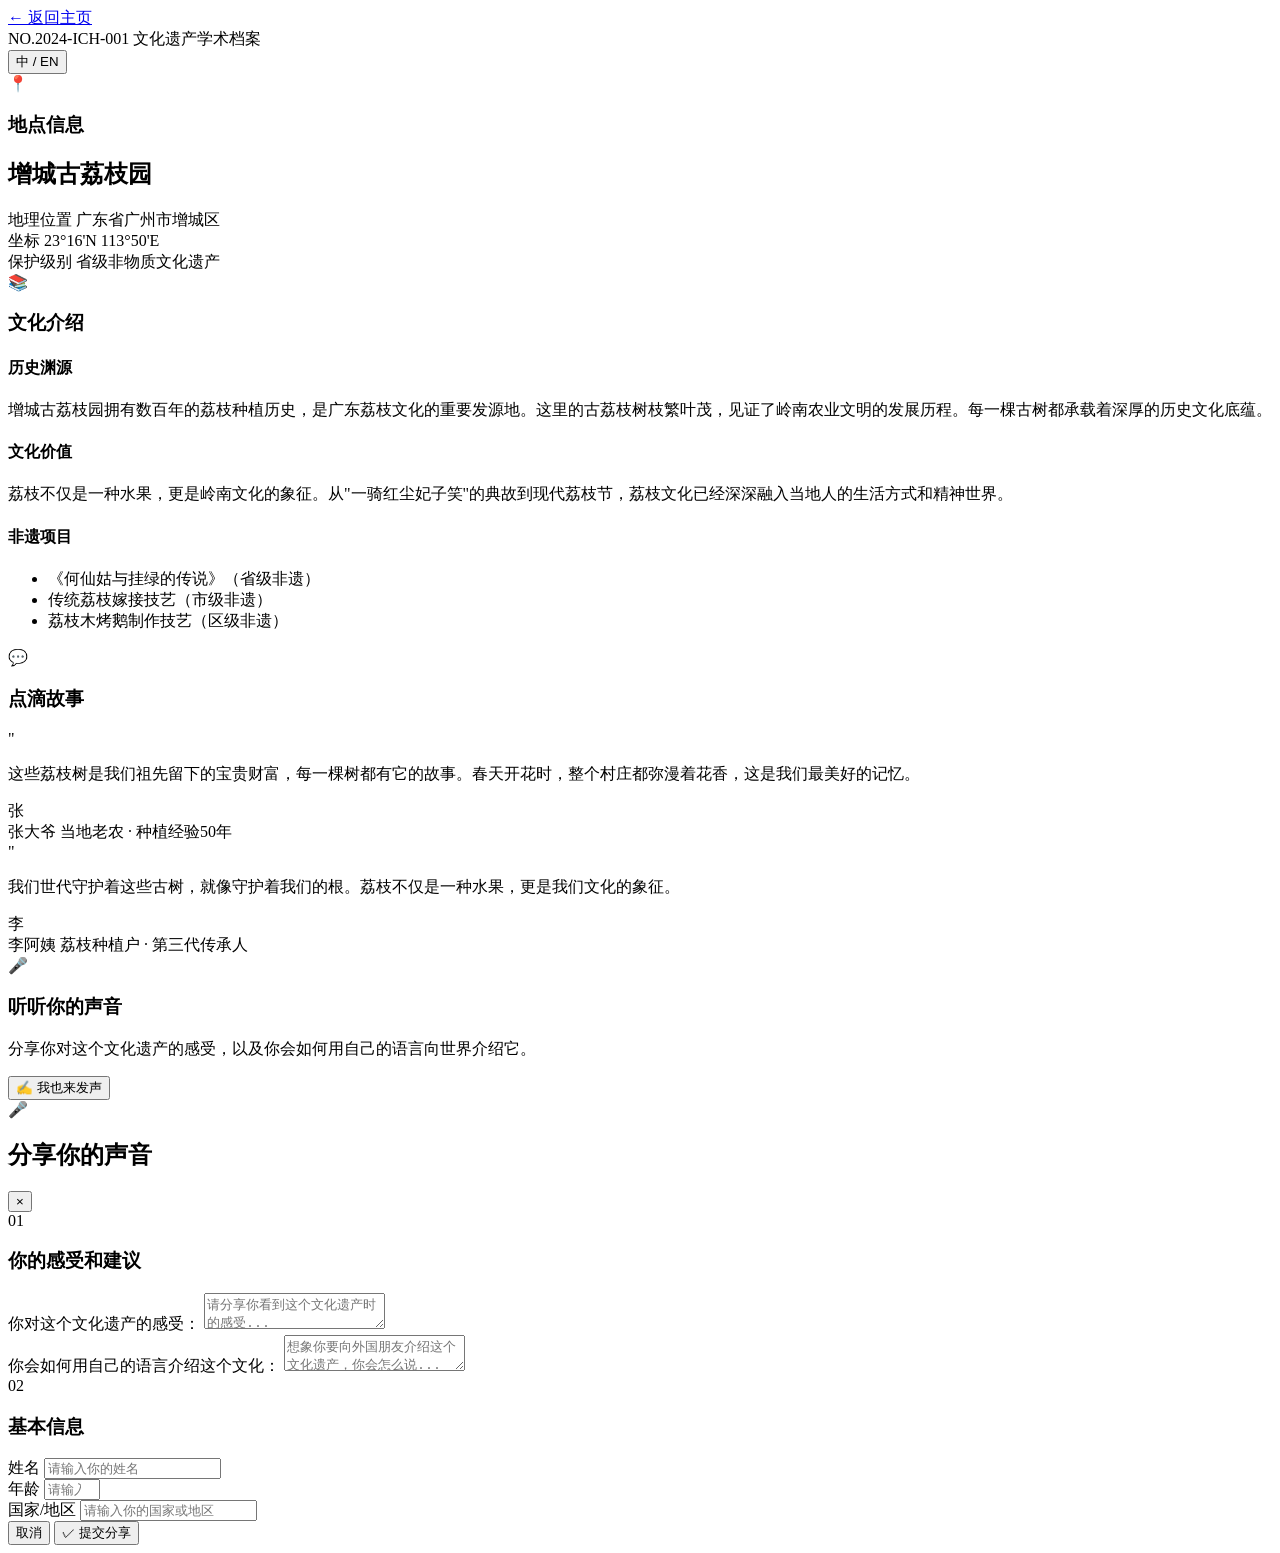
==== pages/detail.html @ e81ac46d "first" ====
<!DOCTYPE html>
<html lang="zh-CN">
<head>
    <meta charset="UTF-8">
    <meta name="viewport" content="width=device-width, initial-scale=1.0">
    <title>文化遗产详情 - 学术档案</title>
    <link rel="stylesheet" href="../css/detail.css">
</head>
<body>
    <div class="detail-container">
        <!-- 学术风格顶部导航栏 -->
        <header class="academic-header">
            <a href="../index.html" class="back-button">
                <span class="back-icon">←</span>
                <span class="back-text">返回主页</span>
            </a>
            <div class="header-title">
                <span class="doc-number">NO.2024-ICH-001</span>
                <span class="doc-type">文化遗产学术档案</span>
            </div>
        </header>
        
        <!-- 语言切换按钮 -->
        <div class="lang-switch-container">
            <button class="lang-switch-btn" id="langSwitchBtn">
                <span class="lang-current">中</span>
                <span class="lang-divider">/</span>
                <span class="lang-other">EN</span>
            </button>
        </div>
        
        <!-- 主要内容区域 - 学术风左右布局 -->
        <div class="detail-content">
            <!-- 左侧区域 - 学术信息 -->
            <div class="left-section academic-panel">
                <!-- 地点信息卡片 -->
                <div class="info-card location-card">
                    <div class="card-header">
                        <span class="header-icon">📍</span>
                        <h3 data-zh="地点信息" data-en="Location Info">地点信息</h3>
                    </div>
                    <div class="card-content">
                        <h2 id="heritageTitle" class="heritage-title" data-zh="增城古荔枝园" data-en="Zengcheng Ancient Lychee Garden">增城古荔枝园</h2>
                        <div class="location-meta">
                            <div class="meta-item">
                                <span class="meta-label" data-zh="地理位置" data-en="Location">地理位置</span>
                                <span class="meta-value" data-zh="广东省广州市增城区" data-en="Zengcheng District, Guangzhou, Guangdong">广东省广州市增城区</span>
                            </div>
                            <div class="meta-item">
                                <span class="meta-label" data-zh="坐标" data-en="Coordinates">坐标</span>
                                <span class="meta-value">23°16'N  113°50'E</span>
                            </div>
                            <div class="meta-item">
                                <span class="meta-label" data-zh="保护级别" data-en="Protection Level">保护级别</span>
                                <span class="meta-value highlight" data-zh="省级非物质文化遗产" data-en="Provincial Intangible Cultural Heritage">省级非物质文化遗产</span>
                            </div>
                        </div>
                    </div>
                </div>
                
                <!-- 文化介绍 -->
                <div class="info-card culture-card">
                    <div class="card-header">
                        <span class="header-icon">📚</span>
                        <h3 data-zh="文化介绍" data-en="Cultural Introduction">文化介绍</h3>
                    </div>
                    <div class="card-content">
                        <div class="culture-section">
                            <h4 class="section-subtitle" data-zh="历史渊源" data-en="Historical Origins">历史渊源</h4>
                            <p class="culture-text" data-zh="增城古荔枝园拥有数百年的荔枝种植历史，是广东荔枝文化的重要发源地。这里的古荔枝树枝繁叶茂，见证了岭南农业文明的发展历程。每一棵古树都承载着深厚的历史文化底蕴。" data-en="Zengcheng Ancient Lychee Garden has a history of lychee cultivation spanning hundreds of years, serving as an important birthplace of Guangdong's lychee culture. The ancient lychee trees here are lush and vibrant, witnessing the development of Lingnan agricultural civilization. Each ancient tree carries profound historical and cultural heritage.">
                                增城古荔枝园拥有数百年的荔枝种植历史，是广东荔枝文化的重要发源地。这里的古荔枝树枝繁叶茂，见证了岭南农业文明的发展历程。每一棵古树都承载着深厚的历史文化底蕴。
                            </p>
                        </div>
                        <div class="culture-section">
                            <h4 class="section-subtitle" data-zh="文化价值" data-en="Cultural Value">文化价值</h4>
                            <p class="culture-text" data-zh="荔枝不仅是一种水果，更是岭南文化的象征。从"一骑红尘妃子笑"的典故到现代荔枝节，荔枝文化已经深深融入当地人的生活方式和精神世界。" data-en="Lychee is not just a fruit, but also a symbol of Lingnan culture. From the historical allusion 'A horse gallops in red dust, the concubine smiles' to modern lychee festivals, lychee culture has deeply integrated into the local people's lifestyle and spiritual world.">
                                荔枝不仅是一种水果，更是岭南文化的象征。从"一骑红尘妃子笑"的典故到现代荔枝节，荔枝文化已经深深融入当地人的生活方式和精神世界。
                            </p>
                        </div>
                        <div class="culture-section">
                            <h4 class="section-subtitle" data-zh="非遗项目" data-en="Intangible Cultural Heritage">非遗项目</h4>
                            <ul class="heritage-list">
                                <li data-zh="《何仙姑与挂绿的传说》（省级非遗）" data-en="Legend of He Xiangu and Gualv (Provincial ICH)">《何仙姑与挂绿的传说》（省级非遗）</li>
                                <li data-zh="传统荔枝嫁接技艺（市级非遗）" data-en="Traditional Lychee Grafting Techniques (Municipal ICH)">传统荔枝嫁接技艺（市级非遗）</li>
                                <li data-zh="荔枝木烤鹅制作技艺（区级非遗）" data-en="Lychee Wood Roast Goose Technique (District ICH)">荔枝木烤鹅制作技艺（区级非遗）</li>
                            </ul>
                        </div>
                    </div>
                </div>
            </div>
            
            <!-- 右侧区域 - 互动内容 -->
            <div class="right-section interactive-panel">
                <!-- 点滴故事 -->
                <div class="info-card stories-card">
                    <div class="card-header">
                        <span class="header-icon">💬</span>
                        <h3 data-zh="点滴故事" data-en="Stories">点滴故事</h3>
                    </div>
                    <div class="card-content">
                        <div class="story-item">
                            <div class="story-quote">
                                <span class="quote-mark">"</span>
                                <p data-zh="这些荔枝树是我们祖先留下的宝贵财富，每一棵树都有它的故事。春天开花时，整个村庄都弥漫着花香，这是我们最美好的记忆。" data-en="These lychee trees are precious treasures left by our ancestors. Each tree has its own story. When they bloom in spring, the whole village is filled with fragrance - this is our most beautiful memory.">
                                    这些荔枝树是我们祖先留下的宝贵财富，每一棵树都有它的故事。春天开花时，整个村庄都弥漫着花香，这是我们最美好的记忆。
                                </p>
                            </div>
                            <div class="story-author">
                                <span class="author-avatar">张</span>
                                <div class="author-info">
                                    <span class="author-name" data-zh="张大爷" data-en="Grandpa Zhang">张大爷</span>
                                    <span class="author-title" data-zh="当地老农 · 种植经验50年" data-en="Local Farmer · 50 Years Experience">当地老农 · 种植经验50年</span>
                                </div>
                            </div>
                        </div>
                        
                        <div class="story-item">
                            <div class="story-quote">
                                <span class="quote-mark">"</span>
                                <p data-zh="我们世代守护着这些古树，就像守护着我们的根。荔枝不仅是一种水果，更是我们文化的象征。" data-en="We have guarded these ancient trees for generations, just like guarding our roots. Lychee is not just a fruit, but a symbol of our culture.">
                                    我们世代守护着这些古树，就像守护着我们的根。荔枝不仅是一种水果，更是我们文化的象征。
                                </p>
                            </div>
                            <div class="story-author">
                                <span class="author-avatar">李</span>
                                <div class="author-info">
                                    <span class="author-name" data-zh="李阿姨" data-en="Aunt Li">李阿姨</span>
                                    <span class="author-title" data-zh="荔枝种植户 · 第三代传承人" data-en="Lychee Grower · 3rd Generation Inheritor">荔枝种植户 · 第三代传承人</span>
                                </div>
                            </div>
                        </div>
                    </div>
                </div>
                
                <!-- 听听你的声音 -->
                <div class="info-card voice-card">
                    <div class="card-header">
                        <span class="header-icon">🎤</span>
                        <h3 data-zh="听听你的声音" data-en="Your Voice">听听你的声音</h3>
                    </div>
                    <div class="card-content">
                        <div class="voice-intro">
                            <p data-zh="分享你对这个文化遗产的感受，以及你会如何用自己的语言向世界介绍它。" data-en="Share your feelings about this cultural heritage and how you would introduce it to the world in your own words.">分享你对这个文化遗产的感受，以及你会如何用自己的语言向世界介绍它。</p>
                        </div>
                        <button class="voice-button" id="voiceButton">
                            <span class="btn-icon">✍️</span>
                            <span class="btn-text" data-zh="我也来发声" data-en="Share My Voice">我也来发声</span>
                        </button>
                    </div>
                </div>
            </div>
        </div>
    </div>
    
    <!-- 学术风模态框 -->
    <div class="voice-modal" id="voiceModal">
        <div class="modal-content academic-modal">
            <!-- 顶部装饰线 -->
            <div class="modal-accent-line"></div>
            
            <div class="modal-header">
                <div class="modal-title-section">
                    <span class="modal-icon">🎤</span>
                    <h2 data-zh="分享你的声音" data-en="Share Your Voice">分享你的声音</h2>
                </div>
                <button class="close-button" id="closeModal">×</button>
            </div>
            
            <form class="voice-form" id="voiceForm">
                <!-- 感受和建议部分 -->
                <div class="form-section">
                    <div class="section-header-bar">
                        <span class="section-number">01</span>
                        <h3 data-zh="你的感受和建议" data-en="Your Feelings & Suggestions">你的感受和建议</h3>
                    </div>
                    <div class="form-group">
                        <label for="userFeeling" data-zh="你对这个文化遗产的感受：" data-en="Your feelings about this cultural heritage:">你对这个文化遗产的感受：</label>
                        <textarea id="userFeeling" name="feeling" placeholder="请分享你看到这个文化遗产时的感受..." required></textarea>
                    </div>
                    <div class="form-group">
                        <label for="userStory" data-zh="你会如何用自己的语言介绍这个文化：" data-en="How would you introduce this culture in your own words:">你会如何用自己的语言介绍这个文化：</label>
                        <textarea id="userStory" name="story" placeholder="想象你要向外国朋友介绍这个文化遗产，你会怎么说..." required></textarea>
                    </div>
                </div>
                
                <!-- 信息采集部分 -->
                <div class="form-section">
                    <div class="section-header-bar">
                        <span class="section-number">02</span>
                        <h3 data-zh="基本信息" data-en="Basic Information">基本信息</h3>
                    </div>
                    <div class="form-row">
                        <div class="form-group">
                            <label for="userName" data-zh="姓名" data-en="Name">姓名</label>
                            <input type="text" id="userName" name="name" placeholder="请输入你的姓名" required>
                        </div>
                        <div class="form-group">
                            <label for="userAge" data-zh="年龄" data-en="Age">年龄</label>
                            <input type="number" id="userAge" name="age" placeholder="请输入年龄" min="1" max="120" required>
                        </div>
                    </div>
                    <div class="form-group">
                        <label for="userCountry" data-zh="国家/地区" data-en="Country/Region">国家/地区</label>
                        <input type="text" id="userCountry" name="country" placeholder="请输入你的国家或地区" required>
                    </div>
                </div>
                
                <!-- 提交按钮 -->
                <div class="form-actions">
                    <button type="button" class="cancel-button" id="cancelButton" data-zh="取消" data-en="Cancel">取消</button>
                    <button type="submit" class="submit-button">
                        <span class="btn-icon">✓</span>
                        <span class="btn-text" data-zh="提交分享" data-en="Submit">提交分享</span>
                    </button>
                </div>
            </form>
        </div>
    </div>
    
    <script src="../js/detail.js"></script>
</body>
</html>
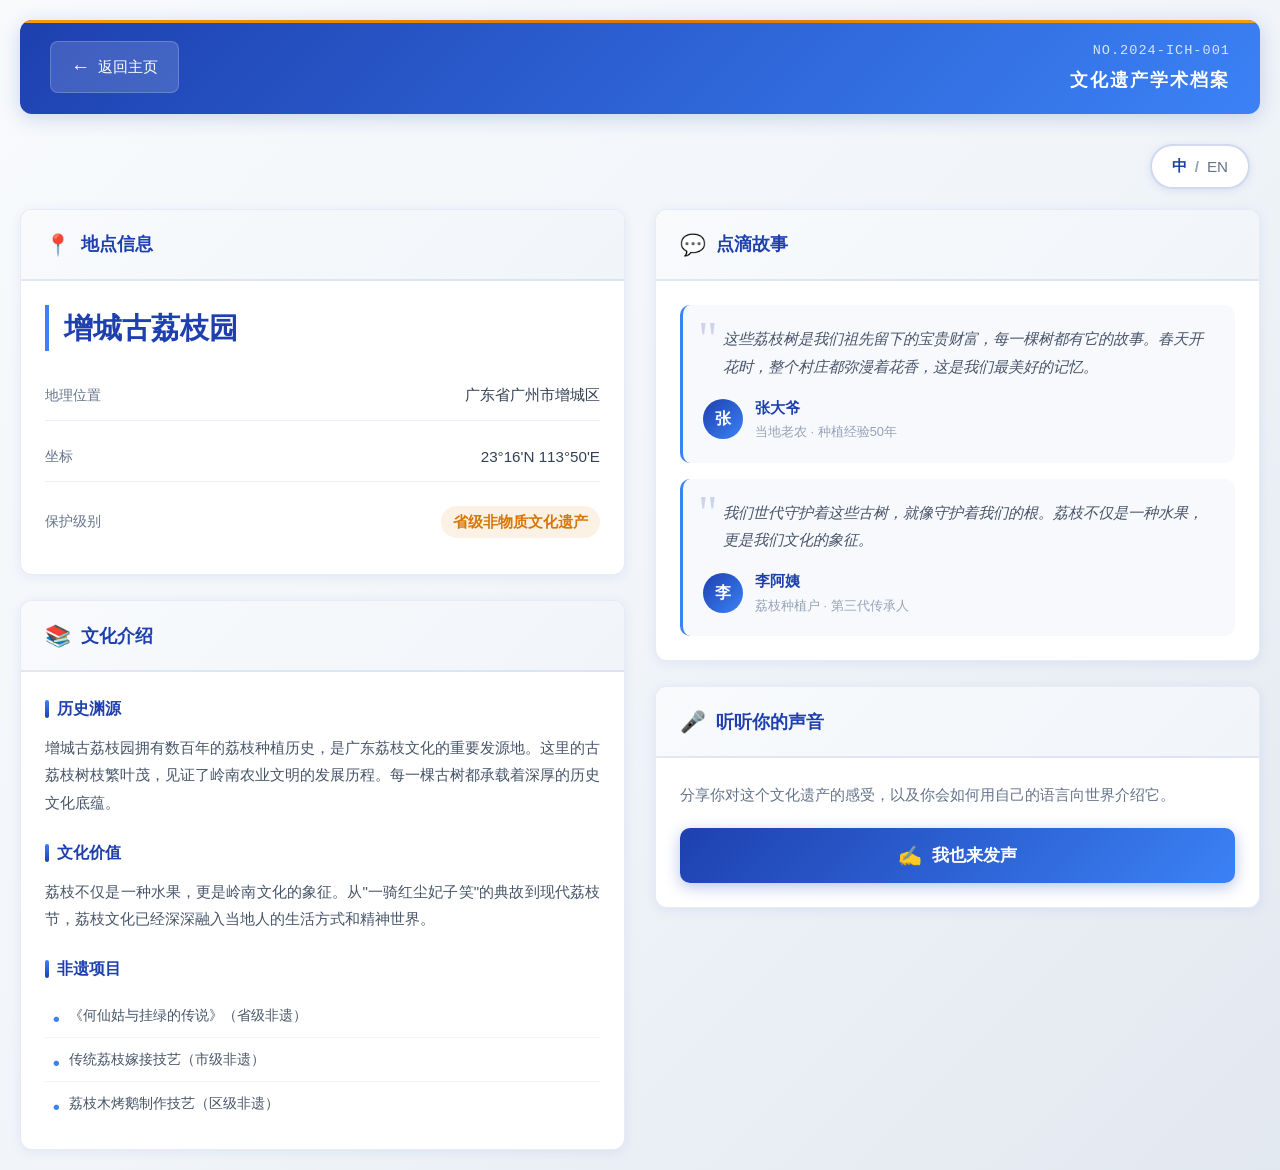
==== commit d88ef3f5: "second" ====
--- a/pages/detail.html
+++ b/pages/detail.html
@@ -4,7 +4,7 @@
     <meta charset="UTF-8">
     <meta name="viewport" content="width=device-width, initial-scale=1.0">
     <title>文化遗产详情 - 学术档案</title>
-    <link rel="stylesheet" href="../css/detail.css">
+    <link rel="stylesheet" href="../CSS/detail.css">
 </head>
 <body>
     <div class="detail-container">
@@ -217,6 +217,6 @@
         </div>
     </div>
     
-    <script src="../js/detail.js"></script>
+    <script src="../JS/detail.js"></script>
 </body>
 </html>
--- a/CSS/detail.css
+++ b/CSS/detail.css
@@ -0,0 +1,759 @@
+/* 学术风格详情页样式 */
+
+/* 基础样式重置 */
+* {
+    margin: 0;
+    padding: 0;
+    box-sizing: border-box;
+}
+
+body {
+    font-family: 'Microsoft YaHei', 'PingFang SC', sans-serif;
+    background: linear-gradient(135deg, #f8fafc 0%, #f1f5f9 50%, #e2e8f0 100%);
+    min-height: 100vh;
+    color: #334155;
+    line-height: 1.6;
+}
+
+/* 学术风格容器 */
+.detail-container {
+    max-width: 1400px;
+    margin: 0 auto;
+    padding: 20px;
+    min-height: 100vh;
+}
+
+/* 语言切换按钮 */
+.lang-switch-container {
+    display: flex;
+    justify-content: flex-end;
+    margin-bottom: 20px;
+    padding: 0 10px;
+}
+
+.lang-switch-btn {
+    display: flex;
+    align-items: center;
+    gap: 8px;
+    padding: 10px 20px;
+    background: white;
+    border: 2px solid rgba(30, 64, 175, 0.2);
+    border-radius: 25px;
+    font-size: 0.95rem;
+    font-weight: 600;
+    color: #1e40af;
+    cursor: pointer;
+    transition: all 0.3s ease;
+    box-shadow: 0 2px 8px rgba(30, 64, 175, 0.1);
+}
+
+.lang-switch-btn:hover {
+    background: linear-gradient(135deg, #1e40af 0%, #3b82f6 100%);
+    color: white;
+    border-color: transparent;
+    transform: translateY(-2px);
+    box-shadow: 0 4px 15px rgba(30, 64, 175, 0.3);
+}
+
+.lang-current {
+    font-weight: 700;
+}
+
+.lang-divider {
+    color: #94a3b8;
+}
+
+.lang-other {
+    color: #64748b;
+    font-weight: 400;
+}
+
+.lang-switch-btn:hover .lang-divider,
+.lang-switch-btn:hover .lang-other {
+    color: rgba(255, 255, 255, 0.8);
+}
+
+/* 学术风格顶部导航 */
+.academic-header {
+    display: flex;
+    justify-content: space-between;
+    align-items: center;
+    padding: 20px 30px;
+    background: linear-gradient(135deg, #1e40af 0%, #3b82f6 100%);
+    border-radius: 12px;
+    margin-bottom: 30px;
+    box-shadow: 0 4px 20px rgba(30, 64, 175, 0.2);
+    position: relative;
+    overflow: hidden;
+}
+
+.academic-header::before {
+    content: '';
+    position: absolute;
+    top: 0;
+    left: 0;
+    right: 0;
+    height: 3px;
+    background: linear-gradient(90deg, #f59e0b 0%, #d97706 50%, #f59e0b 100%);
+}
+
+.back-button {
+    display: flex;
+    align-items: center;
+    gap: 8px;
+    color: white;
+    text-decoration: none;
+    font-size: 0.95rem;
+    font-weight: 500;
+    padding: 10px 20px;
+    background: rgba(255, 255, 255, 0.15);
+    border-radius: 8px;
+    transition: all 0.3s ease;
+    border: 1px solid rgba(255, 255, 255, 0.2);
+}
+
+.back-button:hover {
+    background: rgba(255, 255, 255, 0.25);
+    transform: translateX(-3px);
+}
+
+.back-icon {
+    font-size: 1.2rem;
+}
+
+.header-title {
+    display: flex;
+    flex-direction: column;
+    align-items: flex-end;
+    gap: 4px;
+}
+
+.doc-number {
+    font-family: 'Courier New', monospace;
+    font-size: 0.85rem;
+    color: rgba(255, 255, 255, 0.8);
+    letter-spacing: 1px;
+}
+
+.doc-type {
+    font-size: 1.1rem;
+    font-weight: 600;
+    color: white;
+    letter-spacing: 2px;
+}
+
+/* 主内容区域 - 学术风左右布局 */
+.detail-content {
+    display: grid;
+    grid-template-columns: 1fr 1fr;
+    gap: 30px;
+}
+
+/* 学术面板通用样式 */
+.academic-panel,
+.interactive-panel {
+    display: flex;
+    flex-direction: column;
+    gap: 25px;
+}
+
+/* 信息卡片通用样式 */
+.info-card {
+    background: white;
+    border-radius: 12px;
+    box-shadow: 0 2px 12px rgba(30, 64, 175, 0.08);
+    overflow: hidden;
+    border: 1px solid rgba(30, 64, 175, 0.1);
+    transition: all 0.3s ease;
+}
+
+.info-card:hover {
+    box-shadow: 0 4px 20px rgba(30, 64, 175, 0.12);
+    transform: translateY(-2px);
+}
+
+.card-header {
+    display: flex;
+    align-items: center;
+    gap: 10px;
+    padding: 18px 24px;
+    background: linear-gradient(135deg, #f8fafc 0%, #f1f5f9 100%);
+    border-bottom: 2px solid rgba(30, 64, 175, 0.1);
+}
+
+.header-icon {
+    font-size: 1.3rem;
+}
+
+.card-header h3 {
+    font-size: 1.1rem;
+    font-weight: 600;
+    color: #1e40af;
+    margin: 0;
+}
+
+.card-content {
+    padding: 24px;
+}
+
+/* 地点信息卡片 */
+.heritage-title {
+    font-size: 1.8rem;
+    color: #1e40af;
+    margin-bottom: 20px;
+    font-weight: 700;
+    border-left: 4px solid #3b82f6;
+    padding-left: 15px;
+}
+
+.location-meta {
+    display: flex;
+    flex-direction: column;
+    gap: 12px;
+}
+
+.meta-item {
+    display: flex;
+    justify-content: space-between;
+    align-items: center;
+    padding: 12px 0;
+    border-bottom: 1px solid rgba(30, 64, 175, 0.08);
+}
+
+.meta-item:last-child {
+    border-bottom: none;
+}
+
+.meta-label {
+    font-size: 0.9rem;
+    color: #64748b;
+    font-weight: 500;
+}
+
+.meta-value {
+    font-size: 0.95rem;
+    color: #334155;
+    font-weight: 500;
+}
+
+.meta-value.highlight {
+    color: #d97706;
+    font-weight: 600;
+    background: rgba(217, 119, 6, 0.1);
+    padding: 4px 12px;
+    border-radius: 20px;
+}
+
+/* 标签卡片 */
+.tags-container {
+    display: flex;
+    flex-wrap: wrap;
+    gap: 10px;
+}
+
+.academic-tag {
+    padding: 8px 16px;
+    background: rgba(30, 64, 175, 0.08);
+    color: #475569;
+    border-radius: 20px;
+    font-size: 0.85rem;
+    font-weight: 500;
+    border: 1px solid rgba(30, 64, 175, 0.15);
+    transition: all 0.3s ease;
+}
+
+.academic-tag:hover {
+    background: rgba(30, 64, 175, 0.15);
+    transform: translateY(-2px);
+}
+
+.academic-tag.primary {
+    background: linear-gradient(135deg, #1e40af 0%, #3b82f6 100%);
+    color: white;
+    border-color: transparent;
+}
+
+.academic-tag.secondary {
+    background: rgba(217, 119, 6, 0.15);
+    color: #92400e;
+    border-color: rgba(217, 119, 6, 0.3);
+}
+
+/* 文化介绍卡片 */
+.culture-section {
+    margin-bottom: 24px;
+}
+
+.culture-section:last-child {
+    margin-bottom: 0;
+}
+
+.section-subtitle {
+    font-size: 1rem;
+    color: #1e40af;
+    font-weight: 600;
+    margin-bottom: 12px;
+    display: flex;
+    align-items: center;
+    gap: 8px;
+}
+
+.section-subtitle::before {
+    content: '';
+    display: inline-block;
+    width: 4px;
+    height: 18px;
+    background: linear-gradient(180deg, #3b82f6 0%, #1e40af 100%);
+    border-radius: 2px;
+}
+
+.culture-text {
+    font-size: 0.95rem;
+    color: #475569;
+    line-height: 1.8;
+    text-align: justify;
+}
+
+.heritage-list {
+    list-style: none;
+    padding: 0;
+}
+
+.heritage-list li {
+    padding: 10px 0;
+    padding-left: 24px;
+    position: relative;
+    font-size: 0.9rem;
+    color: #475569;
+    border-bottom: 1px solid rgba(30, 64, 175, 0.06);
+}
+
+.heritage-list li:last-child {
+    border-bottom: none;
+}
+
+.heritage-list li::before {
+    content: '•';
+    position: absolute;
+    left: 8px;
+    color: #3b82f6;
+    font-weight: bold;
+    font-size: 1.2rem;
+}
+
+/* 点滴故事卡片 */
+.story-item {
+    padding: 20px;
+    background: rgba(30, 64, 175, 0.03);
+    border-radius: 10px;
+    margin-bottom: 16px;
+    border-left: 3px solid #3b82f6;
+}
+
+.story-item:last-child {
+    margin-bottom: 0;
+}
+
+.story-quote {
+    position: relative;
+    margin-bottom: 16px;
+}
+
+.quote-mark {
+    font-size: 3rem;
+    color: rgba(30, 64, 175, 0.2);
+    line-height: 1;
+    position: absolute;
+    top: -10px;
+    left: -5px;
+    font-family: Georgia, serif;
+}
+
+.story-quote p {
+    font-size: 0.95rem;
+    color: #475569;
+    line-height: 1.8;
+    font-style: italic;
+    padding-left: 20px;
+}
+
+.story-author {
+    display: flex;
+    align-items: center;
+    gap: 12px;
+}
+
+.author-avatar {
+    width: 40px;
+    height: 40px;
+    border-radius: 50%;
+    background: linear-gradient(135deg, #1e40af 0%, #3b82f6 100%);
+    color: white;
+    display: flex;
+    align-items: center;
+    justify-content: center;
+    font-weight: 600;
+    font-size: 1rem;
+}
+
+.author-info {
+    display: flex;
+    flex-direction: column;
+    gap: 2px;
+}
+
+.author-name {
+    font-size: 0.95rem;
+    font-weight: 600;
+    color: #1e40af;
+}
+
+.author-title {
+    font-size: 0.8rem;
+    color: #94a3b8;
+}
+
+/* 听听你的声音卡片 */
+.voice-intro {
+    margin-bottom: 20px;
+}
+
+.voice-intro p {
+    font-size: 0.95rem;
+    color: #64748b;
+    line-height: 1.7;
+}
+
+.voice-button {
+    width: 100%;
+    padding: 16px 24px;
+    background: linear-gradient(135deg, #1e40af 0%, #3b82f6 100%);
+    color: white;
+    border: none;
+    border-radius: 10px;
+    font-size: 1.05rem;
+    font-weight: 600;
+    cursor: pointer;
+    display: flex;
+    align-items: center;
+    justify-content: center;
+    gap: 10px;
+    transition: all 0.3s ease;
+    box-shadow: 0 4px 15px rgba(30, 64, 175, 0.3);
+}
+
+.voice-button:hover {
+    transform: translateY(-3px);
+    box-shadow: 0 8px 25px rgba(30, 64, 175, 0.4);
+    background: linear-gradient(135deg, #1e3a8a 0%, #2563eb 100%);
+}
+
+.btn-icon {
+    font-size: 1.2rem;
+}
+
+/* 学术风模态框 */
+.voice-modal {
+    display: none;
+    position: fixed;
+    top: 0;
+    left: 0;
+    width: 100%;
+    height: 100%;
+    background: rgba(15, 23, 42, 0.85);
+    backdrop-filter: blur(12px);
+    z-index: 1000;
+    align-items: center;
+    justify-content: center;
+    padding: 20px;
+}
+
+.voice-modal.active {
+    display: flex;
+}
+
+.modal-content.academic-modal {
+    background: white;
+    border-radius: 16px;
+    max-width: 700px;
+    width: 100%;
+    max-height: 90vh;
+    overflow-y: auto;
+    position: relative;
+    box-shadow: 0 25px 50px -12px rgba(30, 64, 175, 0.25);
+    border: 1px solid rgba(30, 64, 175, 0.15);
+}
+
+.modal-accent-line {
+    position: absolute;
+    top: 0;
+    left: 0;
+    right: 0;
+    height: 4px;
+    background: linear-gradient(90deg, #1e40af 0%, #3b82f6 50%, #d97706 100%);
+    border-radius: 16px 16px 0 0;
+}
+
+.modal-header {
+    display: flex;
+    justify-content: space-between;
+    align-items: center;
+    padding: 30px 30px 20px;
+    border-bottom: 1px solid rgba(30, 64, 175, 0.1);
+}
+
+.modal-title-section {
+    display: flex;
+    align-items: center;
+    gap: 12px;
+}
+
+.modal-icon {
+    font-size: 1.8rem;
+}
+
+.modal-header h2 {
+    font-size: 1.5rem;
+    color: #1e40af;
+    font-weight: 700;
+    margin: 0;
+}
+
+.close-button {
+    width: 40px;
+    height: 40px;
+    border-radius: 10px;
+    background: rgba(30, 64, 175, 0.1);
+    border: 1px solid rgba(30, 64, 175, 0.2);
+    color: #1e40af;
+    font-size: 1.5rem;
+    cursor: pointer;
+    transition: all 0.3s ease;
+    display: flex;
+    align-items: center;
+    justify-content: center;
+}
+
+.close-button:hover {
+    background: rgba(30, 64, 175, 0.2);
+    transform: rotate(90deg);
+}
+
+/* 表单样式 */
+.voice-form {
+    padding: 0 30px 30px;
+}
+
+.form-section {
+    margin-bottom: 30px;
+}
+
+.form-section:last-of-type {
+    margin-bottom: 20px;
+}
+
+.section-header-bar {
+    display: flex;
+    align-items: center;
+    gap: 12px;
+    margin-bottom: 20px;
+    padding-bottom: 12px;
+    border-bottom: 2px solid rgba(30, 64, 175, 0.1);
+}
+
+.section-number {
+    width: 32px;
+    height: 32px;
+    border-radius: 50%;
+    background: linear-gradient(135deg, #1e40af 0%, #3b82f6 100%);
+    color: white;
+    display: flex;
+    align-items: center;
+    justify-content: center;
+    font-weight: 600;
+    font-size: 0.9rem;
+}
+
+.section-header-bar h3 {
+    font-size: 1.1rem;
+    color: #1e40af;
+    font-weight: 600;
+    margin: 0;
+}
+
+.form-group {
+    margin-bottom: 20px;
+}
+
+.form-group label {
+    display: block;
+    font-size: 0.9rem;
+    color: #475569;
+    font-weight: 500;
+    margin-bottom: 8px;
+}
+
+.form-group input,
+.form-group textarea {
+    width: 100%;
+    padding: 12px 16px;
+    border: 1px solid rgba(30, 64, 175, 0.2);
+    border-radius: 8px;
+    font-size: 0.95rem;
+    color: #334155;
+    background: #f8fafc;
+    transition: all 0.3s ease;
+    font-family: inherit;
+}
+
+.form-group input:focus,
+.form-group textarea:focus {
+    outline: none;
+    border-color: #3b82f6;
+    background: white;
+    box-shadow: 0 0 0 3px rgba(59, 130, 246, 0.1);
+}
+
+.form-group textarea {
+    min-height: 100px;
+    resize: vertical;
+}
+
+.form-row {
+    display: grid;
+    grid-template-columns: 1fr 1fr;
+    gap: 20px;
+}
+
+/* 表单按钮 */
+.form-actions {
+    display: flex;
+    justify-content: flex-end;
+    gap: 15px;
+    padding-top: 20px;
+    border-top: 1px solid rgba(30, 64, 175, 0.1);
+}
+
+.cancel-button {
+    padding: 12px 24px;
+    background: rgba(30, 64, 175, 0.1);
+    color: #475569;
+    border: 1px solid rgba(30, 64, 175, 0.2);
+    border-radius: 8px;
+    font-size: 0.95rem;
+    font-weight: 500;
+    cursor: pointer;
+    transition: all 0.3s ease;
+}
+
+.cancel-button:hover {
+    background: rgba(30, 64, 175, 0.2);
+}
+
+.submit-button {
+    padding: 12px 28px;
+    background: linear-gradient(135deg, #1e40af 0%, #3b82f6 100%);
+    color: white;
+    border: none;
+    border-radius: 8px;
+    font-size: 0.95rem;
+    font-weight: 600;
+    cursor: pointer;
+    display: flex;
+    align-items: center;
+    gap: 8px;
+    transition: all 0.3s ease;
+    box-shadow: 0 4px 15px rgba(30, 64, 175, 0.3);
+}
+
+.submit-button:hover {
+    transform: translateY(-2px);
+    box-shadow: 0 6px 20px rgba(30, 64, 175, 0.4);
+}
+
+/* 响应式设计 */
+@media (max-width: 1024px) {
+    .detail-content {
+        grid-template-columns: 1fr;
+        gap: 25px;
+    }
+    
+    .academic-header {
+        flex-direction: column;
+        gap: 15px;
+        text-align: center;
+    }
+    
+    .header-title {
+        align-items: center;
+    }
+}
+
+@media (max-width: 768px) {
+    .detail-container {
+        padding: 15px;
+    }
+    
+    .academic-header {
+        padding: 15px 20px;
+    }
+    
+    .doc-type {
+        font-size: 1rem;
+    }
+    
+    .heritage-title {
+        font-size: 1.5rem;
+    }
+    
+    .card-content {
+        padding: 18px;
+    }
+    
+    .form-row {
+        grid-template-columns: 1fr;
+    }
+    
+    .modal-header {
+        padding: 20px 20px 15px;
+    }
+    
+    .voice-form {
+        padding: 0 20px 20px;
+    }
+    
+    .form-actions {
+        flex-direction: column;
+    }
+    
+    .cancel-button,
+    .submit-button {
+        width: 100%;
+        justify-content: center;
+    }
+}
+
+@media (max-width: 480px) {
+    .back-button {
+        padding: 8px 15px;
+        font-size: 0.9rem;
+    }
+    
+    .back-text {
+        display: none;
+    }
+    
+    .heritage-title {
+        font-size: 1.3rem;
+    }
+    
+    .meta-item {
+        flex-direction: column;
+        align-items: flex-start;
+        gap: 5px;
+    }
+    
+    .story-quote p {
+        font-size: 0.9rem;
+    }
+}
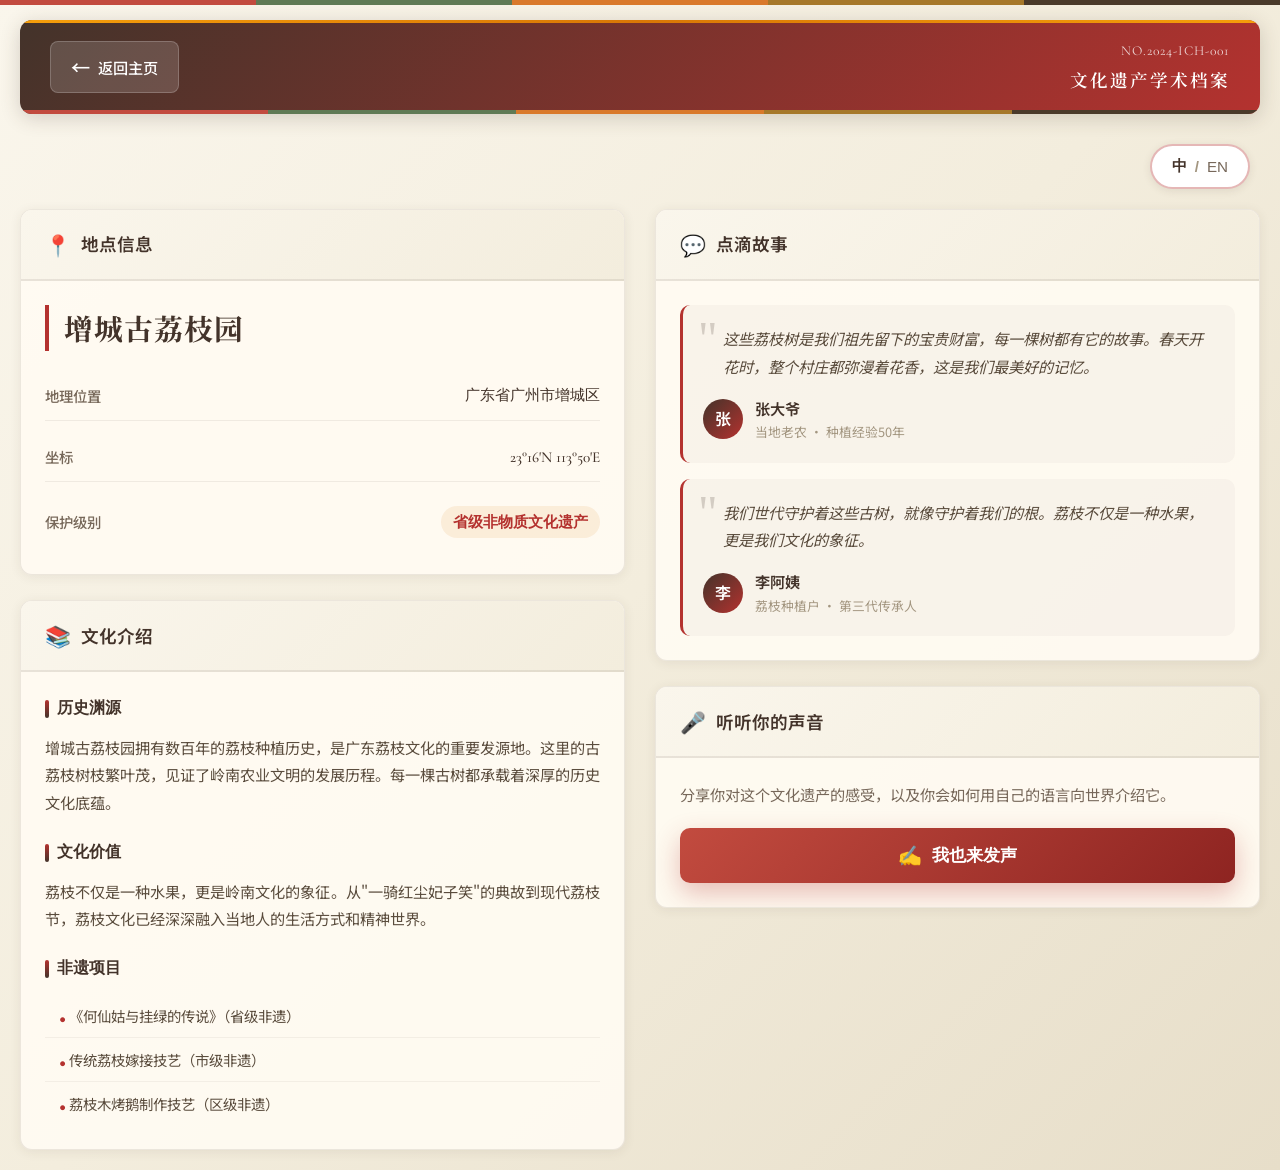
==== commit 2629f35d: "feat(Web): 添加设计升级1" ====
--- a/pages/detail.html
+++ b/pages/detail.html
@@ -5,6 +5,7 @@
     <meta name="viewport" content="width=device-width, initial-scale=1.0">
     <title>文化遗产详情 - 学术档案</title>
     <link rel="stylesheet" href="../CSS/detail.css">
+    <link rel="stylesheet" href="../CSS/theme.css">
 </head>
 <body>
     <div class="detail-container">
--- a/CSS/detail.css
+++ b/CSS/detail.css
@@ -9,9 +9,9 @@
 
 body {
     font-family: 'Microsoft YaHei', 'PingFang SC', sans-serif;
-    background: linear-gradient(135deg, #f8fafc 0%, #f1f5f9 50%, #e2e8f0 100%);
+    background: linear-gradient(135deg, #FAF6EC 0%, #F3EDDD 50%, #E7DEC9 100%);
     min-height: 100vh;
-    color: #334155;
+    color: #43332A;
     line-height: 1.6;
 }
 
@@ -37,22 +37,22 @@
     gap: 8px;
     padding: 10px 20px;
     background: white;
-    border: 2px solid rgba(30, 64, 175, 0.2);
+    border: 2px solid rgba(67, 51, 42, 0.2);
     border-radius: 25px;
     font-size: 0.95rem;
     font-weight: 600;
-    color: #1e40af;
+    color: #43332A;
     cursor: pointer;
     transition: all 0.3s ease;
-    box-shadow: 0 2px 8px rgba(30, 64, 175, 0.1);
+    box-shadow: 0 2px 8px rgba(67, 51, 42, 0.1);
 }
 
 .lang-switch-btn:hover {
-    background: linear-gradient(135deg, #1e40af 0%, #3b82f6 100%);
+    background: linear-gradient(135deg, #43332A 0%, #B4322F 100%);
     color: white;
     border-color: transparent;
     transform: translateY(-2px);
-    box-shadow: 0 4px 15px rgba(30, 64, 175, 0.3);
+    box-shadow: 0 4px 15px rgba(67, 51, 42, 0.3);
 }
 
 .lang-current {
@@ -60,11 +60,11 @@
 }
 
 .lang-divider {
-    color: #94a3b8;
+    color: #A39680;
 }
 
 .lang-other {
-    color: #64748b;
+    color: #77685A;
     font-weight: 400;
 }
 
@@ -79,10 +79,10 @@
     justify-content: space-between;
     align-items: center;
     padding: 20px 30px;
-    background: linear-gradient(135deg, #1e40af 0%, #3b82f6 100%);
+    background: linear-gradient(135deg, #43332A 0%, #B4322F 100%);
     border-radius: 12px;
     margin-bottom: 30px;
-    box-shadow: 0 4px 20px rgba(30, 64, 175, 0.2);
+    box-shadow: 0 4px 20px rgba(67, 51, 42, 0.2);
     position: relative;
     overflow: hidden;
 }
@@ -161,14 +161,14 @@
 .info-card {
     background: white;
     border-radius: 12px;
-    box-shadow: 0 2px 12px rgba(30, 64, 175, 0.08);
+    box-shadow: 0 2px 12px rgba(67, 51, 42, 0.08);
     overflow: hidden;
-    border: 1px solid rgba(30, 64, 175, 0.1);
+    border: 1px solid rgba(67, 51, 42, 0.1);
     transition: all 0.3s ease;
 }
 
 .info-card:hover {
-    box-shadow: 0 4px 20px rgba(30, 64, 175, 0.12);
+    box-shadow: 0 4px 20px rgba(67, 51, 42, 0.12);
     transform: translateY(-2px);
 }
 
@@ -177,8 +177,8 @@
     align-items: center;
     gap: 10px;
     padding: 18px 24px;
-    background: linear-gradient(135deg, #f8fafc 0%, #f1f5f9 100%);
-    border-bottom: 2px solid rgba(30, 64, 175, 0.1);
+    background: linear-gradient(135deg, #FAF6EC 0%, #F3EDDD 100%);
+    border-bottom: 2px solid rgba(67, 51, 42, 0.1);
 }
 
 .header-icon {
@@ -188,7 +188,7 @@
 .card-header h3 {
     font-size: 1.1rem;
     font-weight: 600;
-    color: #1e40af;
+    color: #43332A;
     margin: 0;
 }
 
@@ -199,10 +199,10 @@
 /* 地点信息卡片 */
 .heritage-title {
     font-size: 1.8rem;
-    color: #1e40af;
+    color: #43332A;
     margin-bottom: 20px;
     font-weight: 700;
-    border-left: 4px solid #3b82f6;
+    border-left: 4px solid #B4322F;
     padding-left: 15px;
 }
 
@@ -217,7 +217,7 @@
     justify-content: space-between;
     align-items: center;
     padding: 12px 0;
-    border-bottom: 1px solid rgba(30, 64, 175, 0.08);
+    border-bottom: 1px solid rgba(67, 51, 42, 0.08);
 }
 
 .meta-item:last-child {
@@ -226,13 +226,13 @@
 
 .meta-label {
     font-size: 0.9rem;
-    color: #64748b;
+    color: #77685A;
     font-weight: 500;
 }
 
 .meta-value {
     font-size: 0.95rem;
-    color: #334155;
+    color: #43332A;
     font-weight: 500;
 }
 
@@ -253,22 +253,22 @@
 
 .academic-tag {
     padding: 8px 16px;
-    background: rgba(30, 64, 175, 0.08);
-    color: #475569;
+    background: rgba(67, 51, 42, 0.08);
+    color: #5A4C3D;
     border-radius: 20px;
     font-size: 0.85rem;
     font-weight: 500;
-    border: 1px solid rgba(30, 64, 175, 0.15);
+    border: 1px solid rgba(67, 51, 42, 0.15);
     transition: all 0.3s ease;
 }
 
 .academic-tag:hover {
-    background: rgba(30, 64, 175, 0.15);
+    background: rgba(67, 51, 42, 0.15);
     transform: translateY(-2px);
 }
 
 .academic-tag.primary {
-    background: linear-gradient(135deg, #1e40af 0%, #3b82f6 100%);
+    background: linear-gradient(135deg, #43332A 0%, #B4322F 100%);
     color: white;
     border-color: transparent;
 }
@@ -290,7 +290,7 @@
 
 .section-subtitle {
     font-size: 1rem;
-    color: #1e40af;
+    color: #43332A;
     font-weight: 600;
     margin-bottom: 12px;
     display: flex;
@@ -303,13 +303,13 @@
     display: inline-block;
     width: 4px;
     height: 18px;
-    background: linear-gradient(180deg, #3b82f6 0%, #1e40af 100%);
+    background: linear-gradient(180deg, #B4322F 0%, #43332A 100%);
     border-radius: 2px;
 }
 
 .culture-text {
     font-size: 0.95rem;
-    color: #475569;
+    color: #5A4C3D;
     line-height: 1.8;
     text-align: justify;
 }
@@ -324,8 +324,8 @@
     padding-left: 24px;
     position: relative;
     font-size: 0.9rem;
-    color: #475569;
-    border-bottom: 1px solid rgba(30, 64, 175, 0.06);
+    color: #5A4C3D;
+    border-bottom: 1px solid rgba(67, 51, 42, 0.06);
 }
 
 .heritage-list li:last-child {
@@ -336,7 +336,7 @@
     content: '•';
     position: absolute;
     left: 8px;
-    color: #3b82f6;
+    color: #B4322F;
     font-weight: bold;
     font-size: 1.2rem;
 }
@@ -344,10 +344,10 @@
 /* 点滴故事卡片 */
 .story-item {
     padding: 20px;
-    background: rgba(30, 64, 175, 0.03);
+    background: rgba(67, 51, 42, 0.03);
     border-radius: 10px;
     margin-bottom: 16px;
-    border-left: 3px solid #3b82f6;
+    border-left: 3px solid #B4322F;
 }
 
 .story-item:last-child {
@@ -361,7 +361,7 @@
 
 .quote-mark {
     font-size: 3rem;
-    color: rgba(30, 64, 175, 0.2);
+    color: rgba(67, 51, 42, 0.2);
     line-height: 1;
     position: absolute;
     top: -10px;
@@ -371,7 +371,7 @@
 
 .story-quote p {
     font-size: 0.95rem;
-    color: #475569;
+    color: #5A4C3D;
     line-height: 1.8;
     font-style: italic;
     padding-left: 20px;
@@ -387,7 +387,7 @@
     width: 40px;
     height: 40px;
     border-radius: 50%;
-    background: linear-gradient(135deg, #1e40af 0%, #3b82f6 100%);
+    background: linear-gradient(135deg, #43332A 0%, #B4322F 100%);
     color: white;
     display: flex;
     align-items: center;
@@ -405,12 +405,12 @@
 .author-name {
     font-size: 0.95rem;
     font-weight: 600;
-    color: #1e40af;
+    color: #43332A;
 }
 
 .author-title {
     font-size: 0.8rem;
-    color: #94a3b8;
+    color: #A39680;
 }
 
 /* 听听你的声音卡片 */
@@ -420,14 +420,14 @@
 
 .voice-intro p {
     font-size: 0.95rem;
-    color: #64748b;
+    color: #77685A;
     line-height: 1.7;
 }
 
 .voice-button {
     width: 100%;
     padding: 16px 24px;
-    background: linear-gradient(135deg, #1e40af 0%, #3b82f6 100%);
+    background: linear-gradient(135deg, #43332A 0%, #B4322F 100%);
     color: white;
     border: none;
     border-radius: 10px;
@@ -439,13 +439,13 @@
     justify-content: center;
     gap: 10px;
     transition: all 0.3s ease;
-    box-shadow: 0 4px 15px rgba(30, 64, 175, 0.3);
+    box-shadow: 0 4px 15px rgba(67, 51, 42, 0.3);
 }
 
 .voice-button:hover {
     transform: translateY(-3px);
-    box-shadow: 0 8px 25px rgba(30, 64, 175, 0.4);
-    background: linear-gradient(135deg, #1e3a8a 0%, #2563eb 100%);
+    box-shadow: 0 8px 25px rgba(67, 51, 42, 0.4);
+    background: linear-gradient(135deg, #43332A 0%, #B4322F 100%);
 }
 
 .btn-icon {
@@ -460,7 +460,7 @@
     left: 0;
     width: 100%;
     height: 100%;
-    background: rgba(15, 23, 42, 0.85);
+    background: rgba(28, 21, 16, 0.85);
     backdrop-filter: blur(12px);
     z-index: 1000;
     align-items: center;
@@ -480,8 +480,8 @@
     max-height: 90vh;
     overflow-y: auto;
     position: relative;
-    box-shadow: 0 25px 50px -12px rgba(30, 64, 175, 0.25);
-    border: 1px solid rgba(30, 64, 175, 0.15);
+    box-shadow: 0 25px 50px -12px rgba(67, 51, 42, 0.25);
+    border: 1px solid rgba(67, 51, 42, 0.15);
 }
 
 .modal-accent-line {
@@ -490,7 +490,7 @@
     left: 0;
     right: 0;
     height: 4px;
-    background: linear-gradient(90deg, #1e40af 0%, #3b82f6 50%, #d97706 100%);
+    background: linear-gradient(90deg, #43332A 0%, #B4322F 50%, #d97706 100%);
     border-radius: 16px 16px 0 0;
 }
 
@@ -499,7 +499,7 @@
     justify-content: space-between;
     align-items: center;
     padding: 30px 30px 20px;
-    border-bottom: 1px solid rgba(30, 64, 175, 0.1);
+    border-bottom: 1px solid rgba(67, 51, 42, 0.1);
 }
 
 .modal-title-section {
@@ -514,7 +514,7 @@
 
 .modal-header h2 {
     font-size: 1.5rem;
-    color: #1e40af;
+    color: #43332A;
     font-weight: 700;
     margin: 0;
 }
@@ -523,9 +523,9 @@
     width: 40px;
     height: 40px;
     border-radius: 10px;
-    background: rgba(30, 64, 175, 0.1);
-    border: 1px solid rgba(30, 64, 175, 0.2);
-    color: #1e40af;
+    background: rgba(67, 51, 42, 0.1);
+    border: 1px solid rgba(67, 51, 42, 0.2);
+    color: #43332A;
     font-size: 1.5rem;
     cursor: pointer;
     transition: all 0.3s ease;
@@ -535,7 +535,7 @@
 }
 
 .close-button:hover {
-    background: rgba(30, 64, 175, 0.2);
+    background: rgba(67, 51, 42, 0.2);
     transform: rotate(90deg);
 }
 
@@ -558,14 +558,14 @@
     gap: 12px;
     margin-bottom: 20px;
     padding-bottom: 12px;
-    border-bottom: 2px solid rgba(30, 64, 175, 0.1);
+    border-bottom: 2px solid rgba(67, 51, 42, 0.1);
 }
 
 .section-number {
     width: 32px;
     height: 32px;
     border-radius: 50%;
-    background: linear-gradient(135deg, #1e40af 0%, #3b82f6 100%);
+    background: linear-gradient(135deg, #43332A 0%, #B4322F 100%);
     color: white;
     display: flex;
     align-items: center;
@@ -576,7 +576,7 @@
 
 .section-header-bar h3 {
     font-size: 1.1rem;
-    color: #1e40af;
+    color: #43332A;
     font-weight: 600;
     margin: 0;
 }
@@ -588,7 +588,7 @@
 .form-group label {
     display: block;
     font-size: 0.9rem;
-    color: #475569;
+    color: #5A4C3D;
     font-weight: 500;
     margin-bottom: 8px;
 }
@@ -597,11 +597,11 @@
 .form-group textarea {
     width: 100%;
     padding: 12px 16px;
-    border: 1px solid rgba(30, 64, 175, 0.2);
+    border: 1px solid rgba(67, 51, 42, 0.2);
     border-radius: 8px;
     font-size: 0.95rem;
-    color: #334155;
-    background: #f8fafc;
+    color: #43332A;
+    background: #FAF6EC;
     transition: all 0.3s ease;
     font-family: inherit;
 }
@@ -609,9 +609,9 @@
 .form-group input:focus,
 .form-group textarea:focus {
     outline: none;
-    border-color: #3b82f6;
+    border-color: #B4322F;
     background: white;
-    box-shadow: 0 0 0 3px rgba(59, 130, 246, 0.1);
+    box-shadow: 0 0 0 3px rgba(180, 50, 47, 0.1);
 }
 
 .form-group textarea {
@@ -631,14 +631,14 @@
     justify-content: flex-end;
     gap: 15px;
     padding-top: 20px;
-    border-top: 1px solid rgba(30, 64, 175, 0.1);
+    border-top: 1px solid rgba(67, 51, 42, 0.1);
 }
 
 .cancel-button {
     padding: 12px 24px;
-    background: rgba(30, 64, 175, 0.1);
-    color: #475569;
-    border: 1px solid rgba(30, 64, 175, 0.2);
+    background: rgba(67, 51, 42, 0.1);
+    color: #5A4C3D;
+    border: 1px solid rgba(67, 51, 42, 0.2);
     border-radius: 8px;
     font-size: 0.95rem;
     font-weight: 500;
@@ -647,12 +647,12 @@
 }
 
 .cancel-button:hover {
-    background: rgba(30, 64, 175, 0.2);
+    background: rgba(67, 51, 42, 0.2);
 }
 
 .submit-button {
     padding: 12px 28px;
-    background: linear-gradient(135deg, #1e40af 0%, #3b82f6 100%);
+    background: linear-gradient(135deg, #43332A 0%, #B4322F 100%);
     color: white;
     border: none;
     border-radius: 8px;
@@ -663,12 +663,12 @@
     align-items: center;
     gap: 8px;
     transition: all 0.3s ease;
-    box-shadow: 0 4px 15px rgba(30, 64, 175, 0.3);
+    box-shadow: 0 4px 15px rgba(67, 51, 42, 0.3);
 }
 
 .submit-button:hover {
     transform: translateY(-2px);
-    box-shadow: 0 6px 20px rgba(30, 64, 175, 0.4);
+    box-shadow: 0 6px 20px rgba(67, 51, 42, 0.4);
 }
 
 /* 响应式设计 */
@@ -757,3 +757,50 @@
         font-size: 0.9rem;
     }
 }
+
+/* ============================================================
+   详情页主题精修 (热改层)
+   ============================================================ */
+
+/* 顶部导航栏底部：五色农遗带 */
+.academic-header::after {
+    content: '';
+    position: absolute;
+    left: 0; right: 0; bottom: 0;
+    height: 4px;
+    background: linear-gradient(90deg,
+        #C24B3F 0 20%, #5F7A55 20% 40%, #D9792B 40% 60%,
+        #A6782A 60% 80%, #4A3A2A 80% 100%);
+}
+
+/* 卡片暖白化 */
+.academic-panel .info-card,
+.stories-card, .voice-card, .location-card, .culture-card {
+    background: rgba(255, 251, 242, 0.92);
+}
+
+/* 主标题强化 */
+.heritage-title {
+    font-weight: 700;
+    letter-spacing: 1px;
+}
+
+/* 主要按钮：荔枝红渐变 */
+.voice-button,
+.submit-button {
+    background: linear-gradient(135deg, #C24B3F 0%, #8E2421 100%);
+    box-shadow: 0 10px 26px rgba(180, 50, 47, 0.3);
+}
+.voice-button:hover,
+.submit-button:hover {
+    background: linear-gradient(135deg, #D9534F 0%, #A52B28 100%);
+}
+
+/* 语言切换与文字强调 */
+.lang-switch-btn {
+    border-color: rgba(180, 50, 47, 0.35);
+}
+.meta-value.highlight {
+    color: #B4322F;
+    font-weight: 600;
+}
--- a/CSS/theme.css
+++ b/CSS/theme.css
@@ -0,0 +1,163 @@
+/* ============================================================
+   岭南农遗 · 共享主题层  (theme.css)
+   设计语言：岭南乡土 · 暖色自然
+   签名：五色农遗带（五大遗产色）+ 朱印
+   ============================================================ */
+
+@import url('https://fonts.googleapis.com/css2?family=Noto+Serif+SC:wght@400;500;600;700;900&family=Noto+Sans+SC:wght@300;400;500;700&family=Cormorant+Garamond:ital,wght@0,400;0,500;0,600;0,700;1,400;1,500&display=swap');
+
+:root {
+  /* ---- 基底 ---- */
+  --paper:      #F7F2E7;   /* 米纸 */
+  --paper-2:    #EFE6D2;   /* 纸深 */
+  --paper-3:    #E3D4B6;   /* 更深 */
+  --ink:        #43332A;   /* 墨褐 */
+  --ink-soft:   #77685A;   /* 墨柔 */
+  --ink-faint:  #A39680;   /* 墨淡 */
+  --line:       rgba(67, 51, 42, 0.14);
+  --line-strong:rgba(67, 51, 42, 0.30);
+
+  /* ---- 主色 ---- */
+  --lychee:      #B4322F;  /* 荔枝红 · 主行动色 */
+  --lychee-deep: #8E2421;
+  --tangerine:   #C77E2A;  /* 橘金 · 高亮 */
+  --tea:         #4E6B52;  /* 茶青 · 平衡 */
+  --tea-deep:    #3A5440;
+
+  /* ---- 五大农遗色 ---- */
+  --c-lychee: #C24B3F;  /* 增城荔枝 */
+  --c-tea:    #5F7A55;  /* 潮州单丛茶 */
+  --c-citrus: #D9792B;  /* 化州橘红 */
+  --c-chenpi:#A6782A;   /* 新会陈皮 */
+  --c-agar:  #4A3A2A;   /* 东莞莞香 */
+
+  /* ---- 字体 ---- */
+  --font-display: 'Noto Serif SC', 'Songti SC', 'STSong', 'SimSun', serif;
+  --font-body:    'Noto Sans SC', 'Microsoft YaHei', 'PingFang SC', sans-serif;
+  --font-latin:   'Cormorant Garamond', 'Times New Roman', serif;
+
+  /* ---- 阴影 ---- */
+  --shadow-card: 0 12px 32px rgba(67, 51, 42, 0.12);
+  --shadow-pop:  0 24px 56px rgba(67, 51, 42, 0.22);
+}
+
+/* ================= 基底 ================= */
+html { scroll-behavior: smooth; }
+
+body {
+  background-color: var(--paper);
+  color: var(--ink);
+  font-family: var(--font-body);
+  -webkit-font-smoothing: antialiased;
+  text-rendering: optimizeLegibility;
+}
+
+::selection {
+  background: rgba(180, 50, 47, 0.85);
+  color: #FFF7EC;
+}
+
+::-webkit-scrollbar { width: 10px; height: 10px; }
+::-webkit-scrollbar-track { background: var(--paper-2); }
+::-webkit-scrollbar-thumb { background: #C9B995; border-radius: 6px; border: 2px solid var(--paper-2); }
+::-webkit-scrollbar-thumb:hover { background: var(--lychee); }
+
+:focus-visible {
+  outline: 2px solid var(--lychee);
+  outline-offset: 3px;
+  border-radius: 4px;
+}
+
+/* ================= 字体层级 ================= */
+/* 展示字体（宋体 · 东方手稿感） */
+.main-title, .section-title, .global-title,
+.about-title .title-cn, .about-title .title-en,
+.title-cn, .title-en,
+.panel-title, .location-name, .h-name, .h-name-en,
+.header-title, .heritage-title, .card-title,
+.voice-text, .block-title, .subtitle,
+.chat-header, .chat-title, .result-title, .modal-title {
+  font-family: var(--font-display);
+}
+
+/* 拉丁/数字装饰字体 */
+.section-number, .coordinate, .stat-number, .card-id, .doc-number,
+.section-subtitle, .header-right, .meta-value, .page-number,
+.stat-number, .tagline, .h-badge {
+  font-family: var(--font-latin);
+  font-style: normal;
+}
+
+/* ================= 签名：五色农遗带 ================= */
+.five-band {
+  display: block;
+  width: 100%;
+  height: 6px;
+  border-radius: 3px;
+  background: linear-gradient(90deg,
+    var(--c-lychee) 0 20%, var(--c-tea) 20% 40%,
+    var(--c-citrus) 40% 60%, var(--c-chenpi) 60% 80%,
+    var(--c-agar) 80% 100%);
+  background-size: 100% 100%;
+}
+.five-band.thin { height: 4px; }
+.five-band.center { margin: 16px auto 0; max-width: 240px; }
+.header-band { width: 200px; margin-top: 12px; }
+
+/* ================= 签名：朱印 ================= */
+.seal {
+  display: inline-flex;
+  flex-direction: column;
+  align-items: center;
+  justify-content: center;
+  min-width: 66px;
+  padding: 8px 6px;
+  background: linear-gradient(135deg, #C24B3F 0%, #8E2421 100%);
+  color: #FFF3E6;
+  font-family: var(--font-display);
+  font-weight: 700;
+  font-size: 17px;
+  line-height: 1.35;
+  letter-spacing: 3px;
+  text-align: center;
+  border-radius: 8px;
+  box-shadow:
+    inset 0 0 0 2px rgba(255, 243, 230, 0.5),
+    0 12px 28px rgba(180, 50, 47, 0.35);
+  transform: rotate(-5deg);
+  user-select: none;
+  flex-shrink: 0;
+}
+
+/* ================= 深色主题页（交易所） ================= */
+body.dark-theme {
+  background-color: #1C1510;
+  color: #E7DEC9;
+}
+body.dark-theme::-webkit-scrollbar-track { background: #1C1510; }
+body.dark-theme::-webkit-scrollbar-thumb { background: #43332A; border-color: #1C1510; }
+body.dark-theme::-webkit-scrollbar-thumb:hover { background: #B4322F; }
+
+/* ================= 签名：顶部五色品牌条 ================= */
+body::before {
+  content: '';
+  position: fixed;
+  top: 0; left: 0; right: 0;
+  height: 5px;
+  z-index: 9999;
+  background: linear-gradient(90deg,
+    var(--c-lychee) 0 20%, var(--c-tea) 20% 40%,
+    var(--c-citrus) 40% 60%, var(--c-chenpi) 60% 80%,
+    var(--c-agar) 80% 100%);
+  pointer-events: none;
+}
+
+/* ================= 动效降级 ================= */
+@media (prefers-reduced-motion: reduce) {
+  *, *::before, *::after {
+    animation-duration: 0.01ms !important;
+    animation-iteration-count: 1 !important;
+    transition-duration: 0.01ms !important;
+    scroll-behavior: auto !important;
+  }
+}
